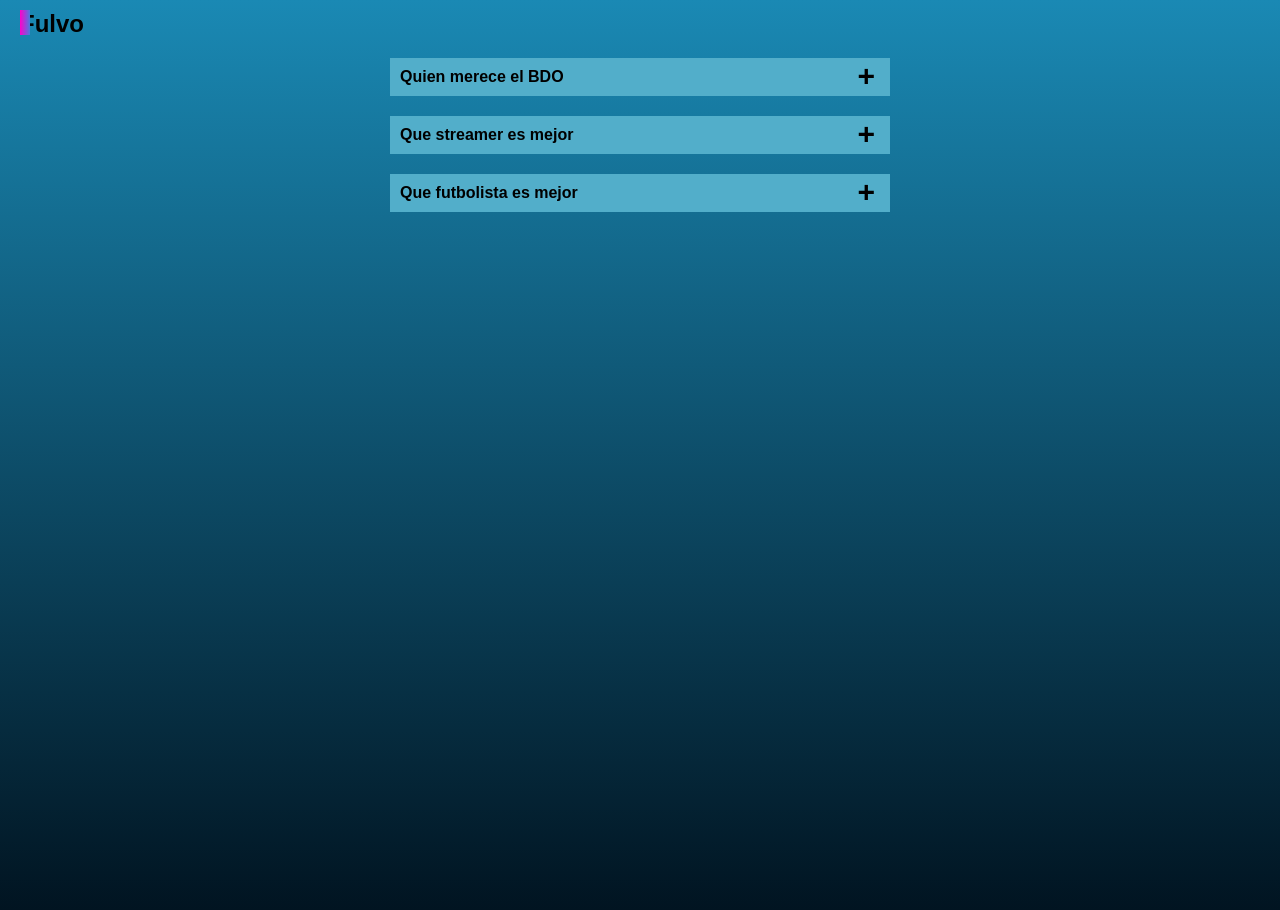
==== index.html @ a72b5537 "Add files via upload Primer subida de archivos" ====
<!DOCTYPE html>
<html lang="en">
<head>
    <meta charset="UTF-8">
    <meta name="viewport" content="width=device-width, initial-scale=1.0">
    <link rel="stylesheet" href="Details.css">
    <link rel="shortcut icon" href="homero.png" type="image/x-icon">
    <title>Details</title>
</head>

<body>
    
    <h2>Fulvo</h2>

    <section>
         <details name="preguntas">
            <summary>Quien merece el BDO</summary>
            <p>Kane</p>
            <p>Yamal</p>
            <p>Kvara</p>
            <p>Mastantuono</p>
        </details>
        <details name="preguntas">
            <summary>Que streamer es mejor</summary>
            <p>Davo</p>
            <p>La Cobra</p>
            <p>Ibai</p>
            <p>Loliton</p>
        </details>
        <details name="preguntas">
            <summary>Que futbolista es mejor</summary>
            <p>Messi</p>
            <p>Ronaldo</p>
            <p>Maradona</p>
            <p>Gabi</p>
        </details>
    </section>

</body>

</html>
---- Details.css ----
*{
    box-sizing: border-box;
    padding: 0;
    margin: 0;
}

body{
    min-height: 100vh;
    background: linear-gradient(rgb(26, 137, 180),rgb(1, 20, 33));
    font-family: sans-serif;
}

details{
    width: 500px;
    max-width: 100vh;
    background-color: rgb(229, 247, 253);
    color: rgb(6, 6, 6);
    cursor: pointer;
    margin: 20px auto;
}

summary{
    padding: 10px 45px 10px 10px;
    background-color: #52aeca;
    color: rgb(0, 0, 0);
    font-weight: bold;
    list-style: none;
    position: relative;
}

summary::before{
    content: "+";
    position: absolute;
    top: 1px;
    right: 15px;
    font-size: 30px;
    font-weight: bold;
}

details[open] summary::after{
    content: "-";
    position: absolute;
    top: 0px;
    right: 2px;
    font-size: 30px;
    font-weight: bold;
    background-color: #52aeca;
    color: black;
    height: 20px;
    width: 30px;
}

p{
    padding: 15px;
    line-height: 1.5;
}

h2{
    position: relative;
    width: max-content;
    margin: 10px 20px;
}

h2::after{
    content: "";
    width: 10px;
    height: 25px;
    background: linear-gradient(to right, rgb(255, 0, 204), rgb(74, 122, 223));
    position: absolute;
    top: 0;
    left: 0;
}

h2::before{
    content: "";
}
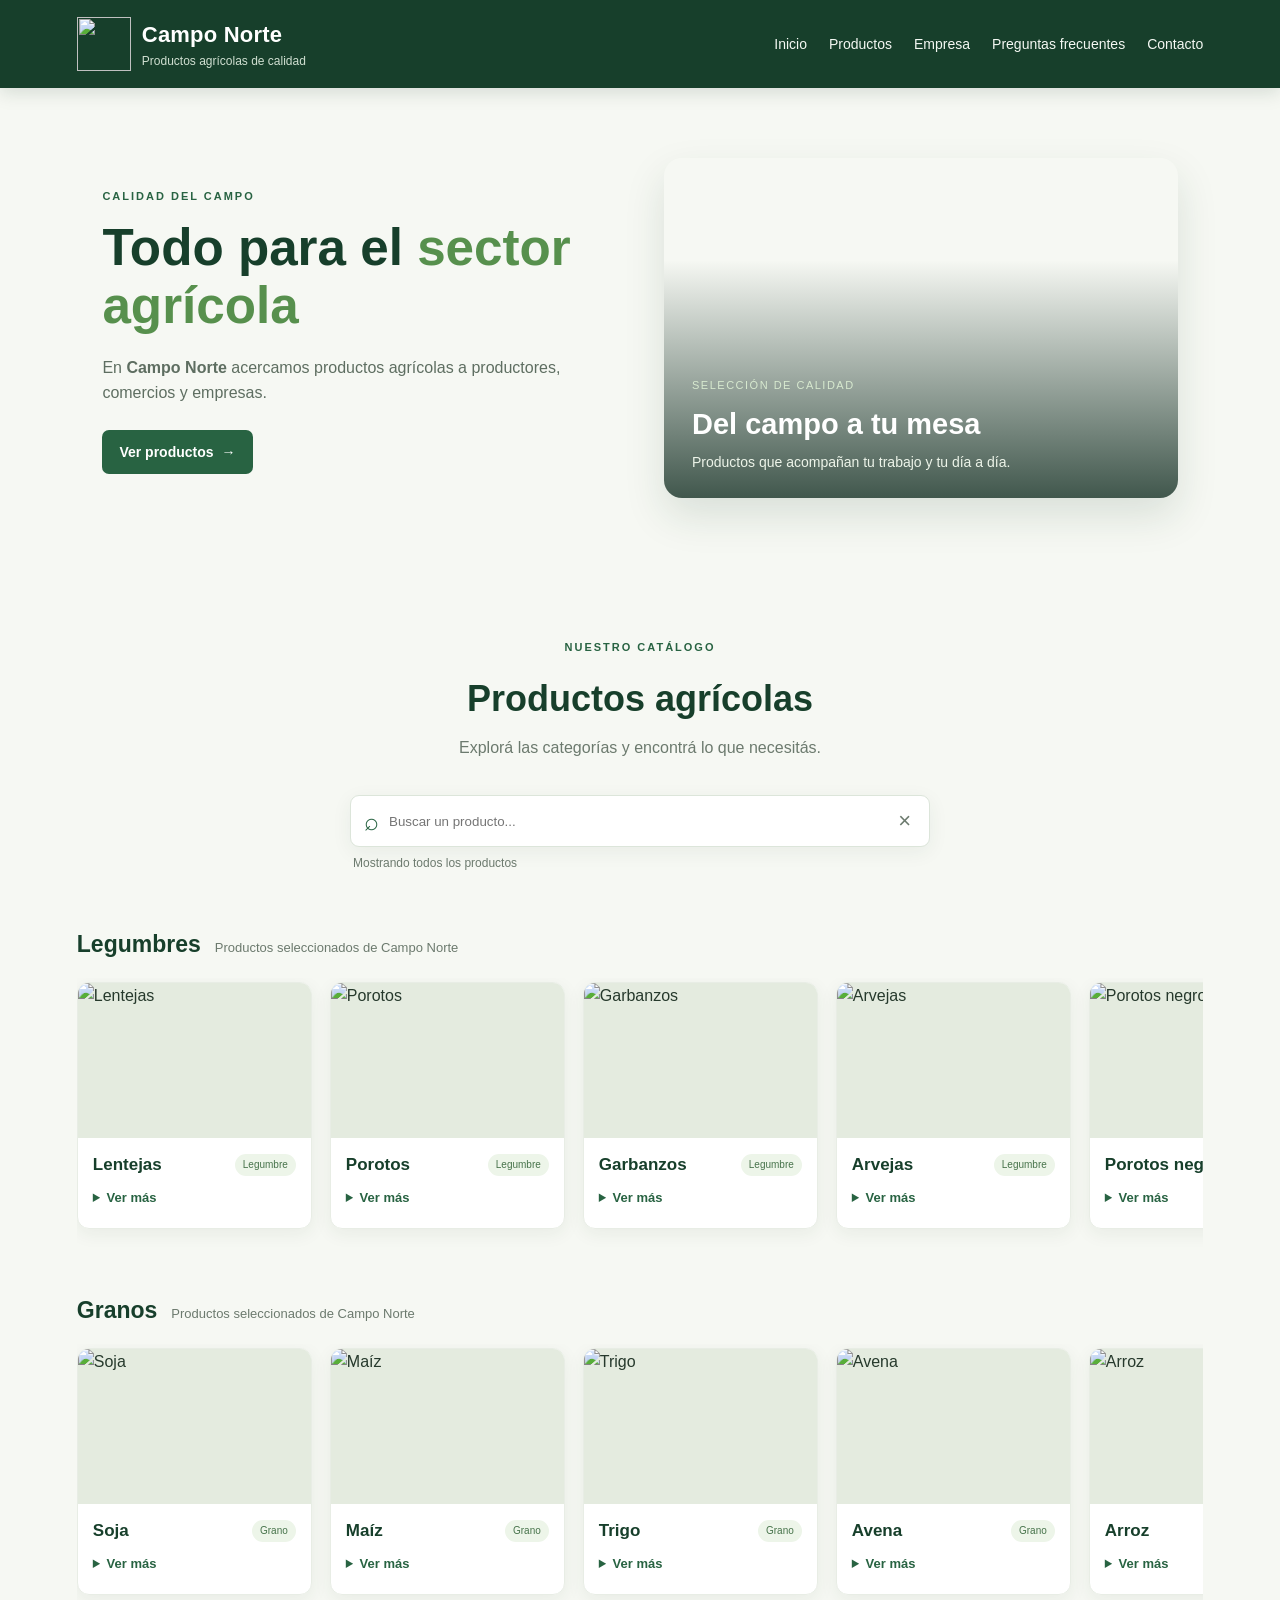
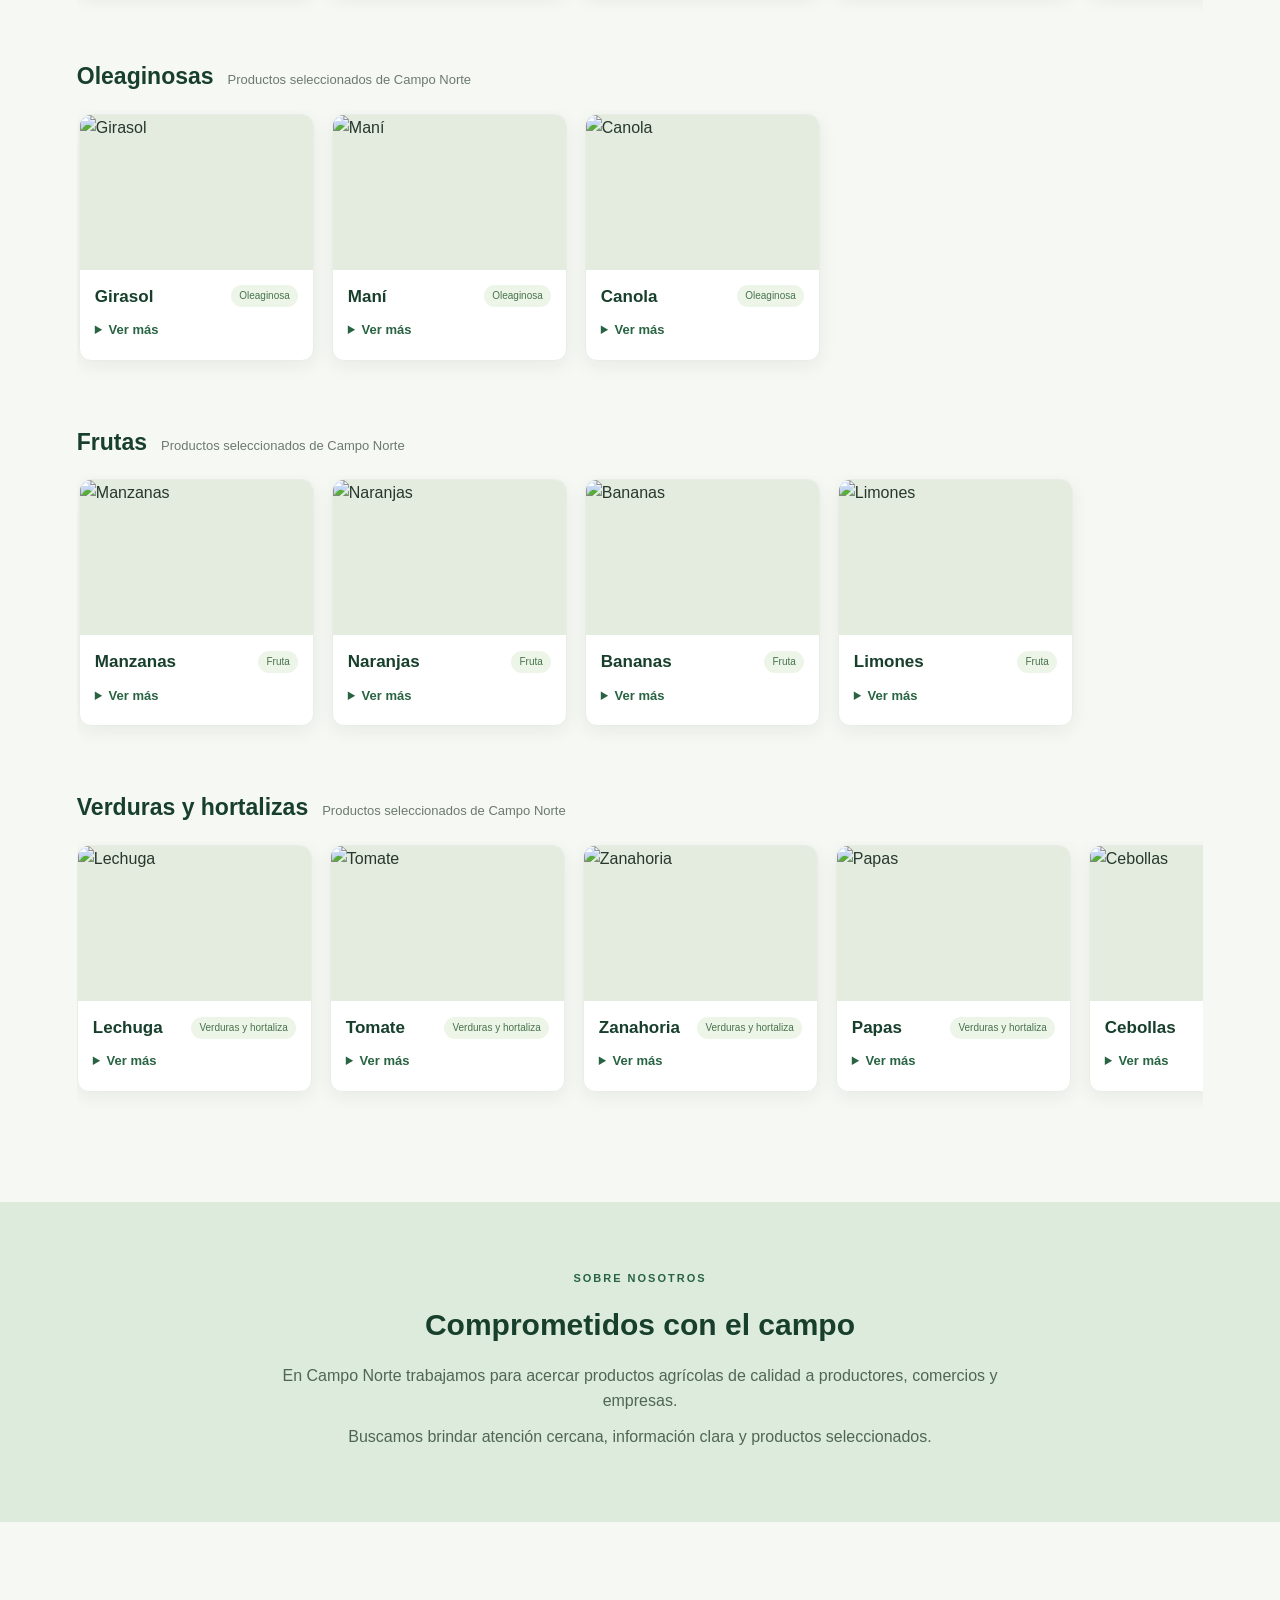
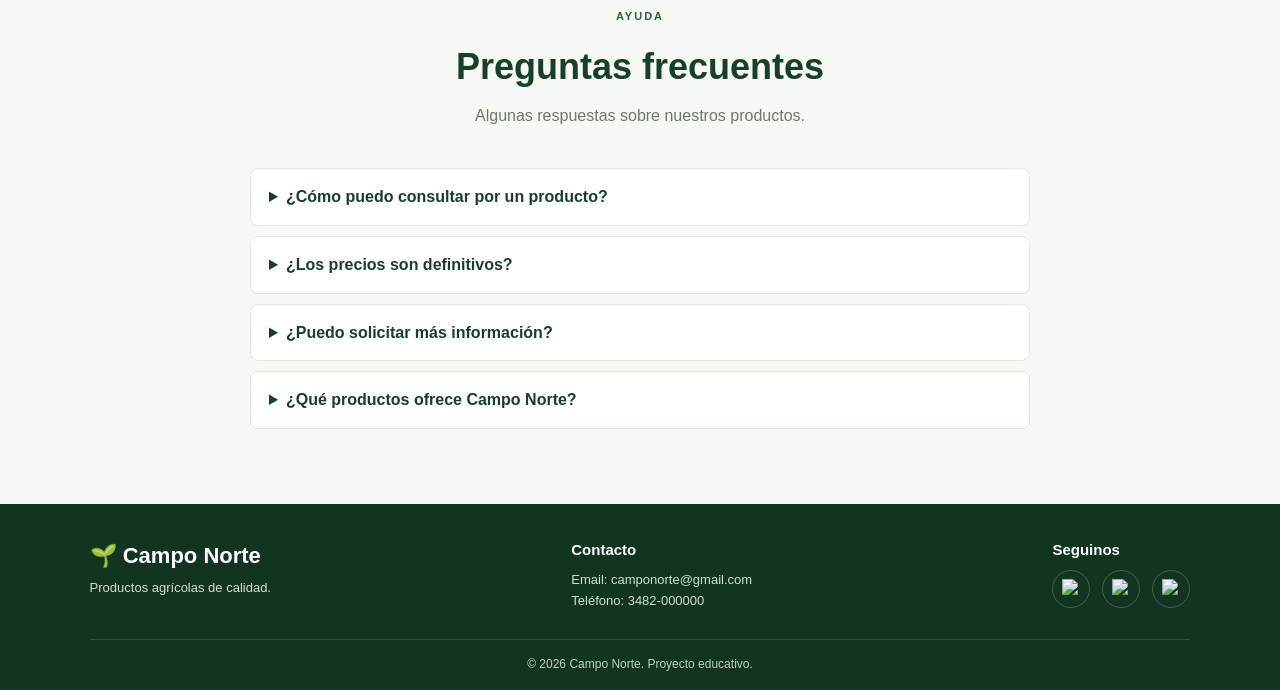
==== commit dec49f97: "Add files via upload" ====
--- a/index.html
+++ b/index.html
@@ -1,41 +1,1041 @@
-<!DOCTYPE html>
-<html lang="en">
-<head>
-    <meta charset="UTF-8">
-    <meta name="viewport" content="width=device-width, initial-scale=1.0">
-    <link rel="stylesheet" href="Details.css">
-    <link rel="shortcut icon" href="homero.png" type="image/x-icon">
-    <title>Details</title>
-</head>
-
-<body>
-    
-    <h2>Fulvo</h2>
-
-    <section>
-         <details name="preguntas">
-            <summary>Quien merece el BDO</summary>
-            <p>Kane</p>
-            <p>Yamal</p>
-            <p>Kvara</p>
-            <p>Mastantuono</p>
-        </details>
-        <details name="preguntas">
-            <summary>Que streamer es mejor</summary>
-            <p>Davo</p>
-            <p>La Cobra</p>
-            <p>Ibai</p>
-            <p>Loliton</p>
-        </details>
-        <details name="preguntas">
-            <summary>Que futbolista es mejor</summary>
-            <p>Messi</p>
-            <p>Ronaldo</p>
-            <p>Maradona</p>
-            <p>Gabi</p>
-        </details>
-    </section>
-
-</body>
-
+<!DOCTYPE html>
+<html lang="es">
+
+<head>
+    <meta charset="utf-8"/>
+    <meta content="width=device-width, initial-scale=1.0" name="viewport"/>
+    <title>Campo Norte</title>
+    <link href="estilos.css" rel="stylesheet"/>
+</head>
+
+<body>
+    <header class="encabezado">
+        <a class="logo" href="#inicio">
+            <span class="logo-icon">
+                <img src="../Proyecto/imgupscaler-enhanced.jpg" alt="">
+            </span>
+            <span>
+                <strong>
+                    Campo Norte
+                </strong>
+                <small>
+                    Productos agrícolas de calidad
+                </small>
+            </span>
+        </a>
+        <nav>
+            <a href="#inicio">
+                Inicio
+            </a>
+            <a href="#productos">
+                Productos
+            </a>
+            <a href="#empresa">
+                Empresa
+            </a>
+            <a href="#preguntas">
+                Preguntas frecuentes
+            </a>
+            <a href="#contacto">
+                Contacto
+            </a>
+        </nav>
+    </header>
+    <main id="inicio">
+        <section class="presentacion">
+            <div class="texto">
+                <span class="etiqueta">
+                    CALIDAD DEL CAMPO
+                </span>
+                <h1>
+                    Todo para el
+                    <strong>
+                        sector agrícola
+                    </strong>
+                </h1>
+                <p>
+                    En
+                    <strong>
+                        Campo Norte
+                    </strong>
+                    acercamos productos agrícolas a productores, comercios y empresas.
+                </p>
+                <a class="boton-principal" href="#productos">
+                    Ver productos
+                    <span>
+                        →
+                    </span>
+                </a>
+            </div>
+            <div class="imagen-principal">
+                <div class="imagen-overlay">
+                    <span>
+                        Selección de calidad
+                    </span>
+                    <h2>
+                        Del campo a tu mesa
+                    </h2>
+                    <p>
+                        Productos que acompañan tu trabajo y tu día a día.
+                    </p>
+                </div>
+            </div>
+        </section>
+    </main>
+    <section class="catalogo" id="productos">
+        <div class="titulo-productos">
+            <span class="etiqueta">
+                NUESTRO CATÁLOGO
+            </span>
+            <h2>
+                Productos agrícolas
+            </h2>
+            <p>
+                Explorá las categorías y encontrá lo que necesitás.
+            </p>
+        </div>
+        <div class="buscador-contenedor">
+            <div class="buscador">
+                <span class="icono-busqueda">
+                    ⌕
+                </span>
+                <input autocomplete="off" id="buscador" placeholder="Buscar un producto..." type="text" />
+                <button aria-label="Limpiar búsqueda" class="limpiar" id="limpiarBusqueda"
+                    title="Limpiar búsqueda" type="button">
+                    ×
+                </button>
+            </div>
+            <p class="contador" id="contador">
+                Mostrando todos los productos
+            </p>
+        </div>
+        <div class="sin-resultados" id="sinResultados">
+            <div>
+                🌱
+            </div>
+            <h3>
+                No encontramos ese producto
+            </h3>
+            <p>
+                Probá buscando otro nombre.
+            </p>
+        </div>
+        <section class="categoria" data-categoria="legumbres">
+            <div class="categoria-cabecera">
+                <h2>
+                    Legumbres
+                </h2>
+                <p>
+                    Productos seleccionados de Campo Norte
+                </p>
+            </div>
+            <div class="productos">
+                <div class="fila">
+                    <article class="producto" data-nombre="lentejas">
+                        <img alt="Lentejas" loading="lazy"
+                            src="https://a.fsimg.co.nz/product/retail/fan/image/master/5102463.png" />
+                        <div class="nombre">
+                            <h3>
+                                Lentejas
+                            </h3>
+                            <span class="tipo">
+                                Legumbre
+                            </span>
+                        </div>
+                        <details>
+                            <summary>
+                                Ver más
+                            </summary>
+                            <div class="descripcion">
+                                <p>
+                                    Las lentejas son una legumbre nutritiva para preparar comidas variadas.
+                                </p>
+                                <strong>
+                                    $2.800 / kg
+                                </strong>
+                                <a class="boton-detalles" href="detalle.html#lentejas">
+                                    Más detalles
+                                </a>
+                                <a class="boton-comprar"
+                                    href="for.html">
+                                    Consultar
+                                </a>
+                            </div>
+                        </details>
+                    </article>
+                    <article class="producto" data-nombre="porotos">
+                        <img alt="Porotos" loading="lazy"
+                            src="https://thebulkcellar.com.au/cdn/shop/products/shutterstock_1706360824.jpg?v=1651754594" />
+                        <div class="nombre">
+                            <h3>
+                                Porotos
+                            </h3>
+                            <span class="tipo">
+                                Legumbre
+                            </span>
+                        </div>
+                        <details>
+                            <summary>
+                                Ver más
+                            </summary>
+                            <div class="descripcion">
+                                <p>
+                                    Legumbres versátiles, ideales para guisos y otras preparaciones.
+                                </p>
+                                <strong>
+                                    $2.500 / kg
+                                </strong>
+                                <a class="boton-detalles" href="detalle.html#porotos">
+                                    Más detalles
+                                </a>
+                                <a class="boton-comprar"
+                                    href="for.html">
+                                    Consultar
+                                </a>
+                            </div>
+                        </details>
+                    </article>
+                    <article class="producto" data-nombre="garbanzos">
+                        <img alt="Garbanzos" loading="lazy"
+                            src="https://commons.wikimedia.org/wiki/Special:FilePath/Chickpeas%20(1).jpg" />
+                        <div class="nombre">
+                            <h3>
+                                Garbanzos
+                            </h3>
+                            <span class="tipo">
+                                Legumbre
+                            </span>
+                        </div>
+                        <details>
+                            <summary>
+                                Ver más
+                            </summary>
+                            <div class="descripcion">
+                                <p>
+                                    Garbanzos seleccionados para ensaladas, guisos y comidas caseras.
+                                </p>
+                                <strong>
+                                    $3.000 / kg
+                                </strong>
+                                <a class="boton-detalles" href="detalle.html#garbanzo">
+                                    Más detalles
+                                </a>
+                                <a class="boton-comprar"
+                                    href="for.html">
+                                    Consultar
+                                </a>
+                            </div>
+                        </details>
+                    </article>
+                    <article class="producto" data-nombre="arvejas">
+                        <img alt="Arvejas" loading="lazy"
+                            src="https://commons.wikimedia.org/wiki/Special:FilePath/Green_peas.jpg" />
+                        <div class="nombre">
+                            <h3>
+                                Arvejas
+                            </h3>
+                            <span class="tipo">
+                                Legumbre
+                            </span>
+                        </div>
+                        <details>
+                            <summary>
+                                Ver más
+                            </summary>
+                            <div class="descripcion">
+                                <p>
+                                    Arvejas para consumo y preparación de platos variados.
+                                </p>
+                                <strong>
+                                    $1.800 / kg
+                                </strong>
+                                <a class="boton-detalles" href="detalle.html#arvejas">
+                                    Más detalles
+                                </a>
+                                <a class="boton-comprar"
+                                    href="for.html">
+                                    Consultar
+                                </a>
+                            </div>
+                        </details>
+                    </article>
+                    <article class="producto" data-nombre="porotos negros">
+                        <img alt="Porotos negros" loading="lazy"
+                            src="https://commons.wikimedia.org/wiki/Special:FilePath/Black_beans.jpg" />
+                        <div class="nombre">
+                            <h3>
+                                Porotos negros
+                            </h3>
+                            <span class="tipo">
+                                Legumbre
+                            </span>
+                        </div>
+                        <details>
+                            <summary>
+                                Ver más
+                            </summary>
+                            <div class="descripcion">
+                                <p>
+                                    Porotos de sabor intenso, adecuados para guisos y ensaladas.
+                                </p>
+                                <strong>
+                                    $2.700 / kg
+                                </strong>
+                                <a class="boton-detalles" href="detalle.html#porotos-negros">
+                                    Más detalles
+                                </a>
+                                <a class="boton-comprar"
+                                    href="for.html">
+                                    Consultar
+                                </a>
+                            </div>
+                        </details>
+                    </article>
+                </div>
+            </div>
+        </section>
+        <section class="categoria" data-categoria="granos">
+            <div class="categoria-cabecera">
+                <h2>
+                    Granos
+                </h2>
+                <p>
+                    Productos seleccionados de Campo Norte
+                </p>
+            </div>
+            <div class="productos">
+                <div class="fila">
+                    <article class="producto" data-nombre="soja">
+                        <img alt="Soja" loading="lazy" src="https://www.expoagro.com.ar/wp-content/uploads/soja2.jpg" />
+                        <div class="nombre">
+                            <h3>
+                                Soja
+                            </h3>
+                            <span class="tipo">
+                                Grano
+                            </span>
+                        </div>
+                        <details>
+                            <summary>
+                                Ver más
+                            </summary>
+                            <div class="descripcion">
+                                <p>
+                                    Cultivo utilizado para elaborar alimentos, aceites y otros derivados.
+                                </p>
+                                <strong>
+                                    $1.200 / kg
+                                </strong>
+                                <a class="boton-detalles" href="detalle.html#soja">
+                                    Más detalles
+                                </a>
+                                <a class="boton-comprar"
+                                    href="for.html">
+                                    Consultar
+                                </a>
+                            </div>
+                        </details>
+                    </article>
+                    <article class="producto" data-nombre="maíz">
+                        <img alt="Maíz" loading="lazy"
+                            src="https://cdn.wikifarmer.com/images/thumbnail/2022/07/Valor-nutricional-del-maiz-y-beneficios-para-la-salud-1200x630.jpg" />
+                        <div class="nombre">
+                            <h3>
+                                Maíz
+                            </h3>
+                            <span class="tipo">
+                                Grano
+                            </span>
+                        </div>
+                        <details>
+                            <summary>
+                                Ver más
+                            </summary>
+                            <div class="descripcion">
+                                <p>
+                                    Cereal utilizado en la alimentación humana, animal y la industria.
+                                </p>
+                                <strong>
+                                    $900 / kg
+                                </strong>
+                                <a class="boton-detalles" href="detalle.html#maiz">
+                                    Más detalles
+                                </a>
+                                <a class="boton-comprar"
+                                    href="for.html">
+                                    Consultar
+                                </a>
+                            </div>
+                        </details>
+                    </article>
+                    <article class="producto" data-nombre="trigo">
+                        <img alt="Trigo" loading="lazy"
+                            src="https://images.unsplash.com/photo-1574323347407-f5e1ad6d020b?auto=format&fit=crop&w=800&q=80" />
+                        <div class="nombre">
+                            <h3>
+                                Trigo
+                            </h3>
+                            <span class="tipo">
+                                Grano
+                            </span>
+                        </div>
+                        <details>
+                            <summary>
+                                Ver más
+                            </summary>
+                            <div class="descripcion">
+                                <p>
+                                    Cereal empleado principalmente para producir harina y panificados.
+                                </p>
+                                <strong>
+                                    $850 / kg
+                                </strong>
+                                <a class="boton-detalles" href="detalle.html#trigo">
+                                    Más detalles
+                                </a>
+                                <a class="boton-comprar"
+                                    href="for.html">
+                                    Consultar
+                                </a>
+                            </div>
+                        </details>
+                    </article>
+                    <article class="producto" data-nombre="avena">
+                        <img alt="Avena" loading="lazy"
+                            src="https://www.webstaurantstore.com/uploads/blog/2022/9/rolled-oats.jpg" />
+                        <div class="nombre">
+                            <h3>
+                                Avena
+                            </h3>
+                            <span class="tipo">
+                                Grano
+                            </span>
+                        </div>
+                        <details>
+                            <summary>
+                                Ver más
+                            </summary>
+                            <div class="descripcion">
+                                <p>
+                                    Grano utilizado en desayunos, panificados y distintas preparaciones.
+                                </p>
+                                <strong>
+                                    $1.400 / kg
+                                </strong>
+                                <a class="boton-detalles" href="detalle.html#avena">
+                                    Más detalles
+                                </a>
+                                <a class="boton-comprar"
+                                    href="for.html">
+                                    Consultar
+                                </a>
+                            </div>
+                        </details>
+                    </article>
+                    <article class="producto" data-nombre="arroz">
+                        <img alt="Arroz" loading="lazy"
+                            src="https://images.unsplash.com/photo-1586201375761-83865001e31c?auto=format&fit=crop&w=800&q=80" />
+                        <div class="nombre">
+                            <h3>
+                                Arroz
+                            </h3>
+                            <span class="tipo">
+                                Grano
+                            </span>
+                        </div>
+                        <details>
+                            <summary>
+                                Ver más
+                            </summary>
+                            <div class="descripcion">
+                                <p>
+                                    Un alimento básico y versátil para acompañamientos y platos
+                                    principales.
+                                </p>
+                                <strong>
+                                    $1.100 / kg
+                                </strong>
+                                <a class="boton-detalles" href="detalle.html#arroz">
+                                    Más detalles
+                                </a>
+                                <a class="boton-comprar"
+                                    href="for.html">
+                                    Consultar
+                                </a>
+                            </div>
+                        </details>
+                    </article>
+                    <article class="producto" data-nombre="quinoa">
+                        <img alt="Quinoa" loading="lazy"
+                            src="https://www.basboernoten.nl/image/cache/catalog/zaden/quinoa-basboernoten-1100x1100.jpg" />
+                        <div class="nombre">
+                            <h3>
+                                Quinoa
+                            </h3>
+                            <span class="tipo">
+                                Grano
+                            </span>
+                        </div>
+                        <details>
+                            <summary>
+                                Ver más
+                            </summary>
+                            <div class="descripcion">
+                                <p>
+                                    Semilla de uso alimentario, ideal para ensaladas y guarniciones.
+                                </p>
+                                <strong>
+                                    $4.500 / kg
+                                </strong>
+                                <a class="boton-detalles" href="detalle.html#quinoa">
+                                    Más detalles
+                                </a>
+                                <a class="boton-comprar"
+                                    href="for.html">
+                                    Consultar
+                                </a>
+                            </div>
+                        </details>
+                    </article>
+                </div>
+            </div>
+        </section>
+        <section class="categoria" data-categoria="oleaginosas">
+            <div class="categoria-cabecera">
+                <h2>
+                    Oleaginosas
+                </h2>
+                <p>
+                    Productos seleccionados de Campo Norte
+                </p>
+            </div>
+            <div class="productos">
+                <div class="fila">
+                    <article class="producto" data-nombre="girasol">
+                        <img alt="Girasol" loading="lazy"
+                            src="https://images.unsplash.com/photo-1474979266404-7eaacbcd87c5?auto=format&fit=crop&w=800&q=80" />
+                        <div class="nombre">
+                            <h3>
+                                Girasol
+                            </h3>
+                            <span class="tipo">
+                                Oleaginosa
+                            </span>
+                        </div>
+                        <details>
+                            <summary>
+                                Ver más
+                            </summary>
+                            <div class="descripcion">
+                                <p>
+                                    Se cultiva por sus semillas, utilizadas principalmente para producir aceite.
+                                </p>
+                                <strong>
+                                    $1.100 / kg
+                                </strong>
+                                <a class="boton-detalles" href="detalle.html#girasol">
+                                    Más detalles
+                                </a>
+                                <a class="boton-comprar"
+                                    href="for.html">
+                                    Consultar
+                                </a>
+                            </div>
+                        </details>
+                    </article>
+                    <article class="producto" data-nombre="maní">
+                        <img alt="Maní" loading="lazy"
+                            src="https://commons.wikimedia.org/wiki/Special:FilePath/Peanuts.jpg" />
+                        <div class="nombre">
+                            <h3>
+                                Maní
+                            </h3>
+                            <span class="tipo">
+                                Oleaginosa
+                            </span>
+                        </div>
+                        <details>
+                            <summary>
+                                Ver más
+                            </summary>
+                            <div class="descripcion">
+                                <p>
+                                    Semilla utilizada para consumo directo y elaboración de alimentos.
+                                </p>
+                                <strong>
+                                    $2.000 / kg
+                                </strong>
+                                <a class="boton-detalles" href="detalle.html#mani">
+                                    Más detalles
+                                </a>
+                                <a class="boton-comprar"
+                                    href="for.html">
+                                    Consultar
+                                </a>
+                            </div>
+                        </details>
+                    </article>
+                    <article class="producto" data-nombre="canola">
+                        <img alt="Canola" loading="lazy"
+                            src="https://commons.wikimedia.org/wiki/Special:FilePath/Canola_field.jpg" />
+                        <div class="nombre">
+                            <h3>
+                                Canola
+                            </h3>
+                            <span class="tipo">
+                                Oleaginosa
+                            </span>
+                        </div>
+                        <details>
+                            <summary>
+                                Ver más
+                            </summary>
+                            <div class="descripcion">
+                                <p>
+                                    Cultivo oleaginoso utilizado para obtener aceite vegetal.
+                                </p>
+                                <strong>
+                                    Consultar precio
+                                </strong>
+                                <a class="boton-detalles" href="detalle.html#canola">
+                                    Más detalles
+                                </a>
+                                <a class="boton-comprar"
+                                    href="for.html">
+                                    Consultar
+                                </a>
+                            </div>
+                        </details>
+                    </article>
+                </div>
+            </div>
+        </section>
+        <section class="categoria" data-categoria="frutas">
+            <div class="categoria-cabecera">
+                <h2>
+                    Frutas
+                </h2>
+                <p>
+                    Productos seleccionados de Campo Norte
+                </p>
+            </div>
+            <div class="productos">
+                <div class="fila">
+                    <article class="producto" data-nombre="manzanas">
+                        <img alt="Manzanas" loading="lazy"
+                            src="https://images.unsplash.com/photo-1560806887-1e4cd0b6cbd6?auto=format&fit=crop&w=800&q=80" />
+                        <div class="nombre">
+                            <h3>
+                                Manzanas
+                            </h3>
+                            <span class="tipo">
+                                Fruta
+                            </span>
+                        </div>
+                        <details>
+                            <summary>
+                                Ver más
+                            </summary>
+                            <div class="descripcion">
+                                <p>
+                                    Frutas para consumir frescas o utilizar en jugos y postres.
+                                </p>
+                                <strong>
+                                    $1.500 / kg
+                                </strong>
+                                <a class="boton-detalles" href="detalle.html#manzanas">
+                                    Más detalles
+                                </a>
+                                <a class="boton-comprar"
+                                    href="for.html">
+                                    Consultar
+                                </a>
+                            </div>
+                        </details>
+                    </article>
+                    <article class="producto" data-nombre="naranjas">
+                        <img alt="Naranjas" loading="lazy"
+                            src="https://images.unsplash.com/photo-1547514701-42782101795e?auto=format&fit=crop&w=800&q=80" />
+                        <div class="nombre">
+                            <h3>
+                                Naranjas
+                            </h3>
+                            <span class="tipo">
+                                Fruta
+                            </span>
+                        </div>
+                        <details>
+                            <summary>
+                                Ver más
+                            </summary>
+                            <div class="descripcion">
+                                <p>
+                                    Frutas cítricas para consumo fresco y elaboración de jugos.
+                                </p>
+                                <strong>
+                                    $1.200 / kg
+                                </strong>
+                                <a class="boton-detalles" href="detalle.html#naranjas">
+                                    Más detalles
+                                </a>
+                                <a class="boton-comprar"
+                                    href="for.html">
+                                    Consultar
+                                </a>
+                            </div>
+                        </details>
+                    </article>
+                    <article class="producto" data-nombre="bananas">
+                        <img alt="Bananas" loading="lazy"
+                            src="https://images.unsplash.com/photo-1571771894821-ce9b6c11b08e?auto=format&fit=crop&w=800&q=80" />
+                        <div class="nombre">
+                            <h3>
+                                Bananas
+                            </h3>
+                            <span class="tipo">
+                                Fruta
+                            </span>
+                        </div>
+                        <details>
+                            <summary>
+                                Ver más
+                            </summary>
+                            <div class="descripcion">
+                                <p>
+                                    Fruta de consumo cotidiano, práctica para desayunos y colaciones.
+                                </p>
+                                <strong>
+                                    $1.600 / kg
+                                </strong>
+                                <a class="boton-detalles" href="detalle.html#bananas">
+                                    Más detalles
+                                </a>
+                                <a class="boton-comprar"
+                                    href="for.html">
+                                    Consultar
+                                </a>
+                            </div>
+                        </details>
+                    </article>
+                    <article class="producto" data-nombre="limones">
+                        <img alt="Limones" loading="lazy"
+                            src="https://commons.wikimedia.org/wiki/Special:FilePath/Lemons.jpg" />
+                        <div class="nombre">
+                            <h3>
+                                Limones
+                            </h3>
+                            <span class="tipo">
+                                Fruta
+                            </span>
+                        </div>
+                        <details>
+                            <summary>
+                                Ver más
+                            </summary>
+                            <div class="descripcion">
+                                <p>
+                                    Cítrico usado en bebidas, aderezos y preparaciones culinarias.
+                                </p>
+                                <strong>
+                                    $1.300 / kg
+                                </strong>
+                                <a class="boton-detalles" href="detalle.html#limones">
+                                    Más detalles
+                                </a>
+                                <a class="boton-comprar"
+                                    href="for.html">
+                                    Consultar
+                                </a>
+                            </div>
+                        </details>
+                    </article>
+                </div>
+            </div>
+        </section>
+        <section class="categoria" data-categoria="verduras y hortalizas">
+            <div class="categoria-cabecera">
+                <h2>
+                    Verduras y hortalizas
+                </h2>
+                <p>
+                    Productos seleccionados de Campo Norte
+                </p>
+            </div>
+            <div class="productos">
+                <div class="fila">
+                    <article class="producto" data-nombre="lechuga">
+                        <img alt="Lechuga" loading="lazy"
+                            src="https://images.unsplash.com/photo-1540420773420-3366772f4999?auto=format&fit=crop&w=800&q=80" />
+                        <div class="nombre">
+                            <h3>
+                                Lechuga
+                            </h3>
+                            <span class="tipo">
+                                Verduras y hortaliza
+                            </span>
+                        </div>
+                        <details>
+                            <summary>
+                                Ver más
+                            </summary>
+                            <div class="descripcion">
+                                <p>
+                                    Hortaliza fresca, ideal para ensaladas y comidas livianas.
+                                </p>
+                                <strong>
+                                    $700 / unidad
+                                </strong>
+                                <a class="boton-detalles" href="detalle.html#lechuga">
+                                    Más detalles
+                                </a>
+                                <a class="boton-comprar"
+                                    href="for.html">
+                                    Consultar
+                                </a>
+                            </div>
+                        </details>
+                    </article>
+                    <article class="producto" data-nombre="tomate">
+                        <img alt="Tomate" loading="lazy"
+                            src="https://images.unsplash.com/photo-1546094096-0df4bcaaa337?auto=format&fit=crop&w=800&q=80" />
+                        <div class="nombre">
+                            <h3>
+                                Tomate
+                            </h3>
+                            <span class="tipo">
+                                Verduras y hortaliza
+                            </span>
+                        </div>
+                        <details>
+                            <summary>
+                                Ver más
+                            </summary>
+                            <div class="descripcion">
+                                <p>
+                                    Tomates para ensaladas, salsas y numerosas preparaciones.
+                                </p>
+                                <strong>
+                                    $1.000 / kg
+                                </strong>
+                                <a class="boton-detalles" href="detalle.html#tomate">
+                                    Más detalles
+                                </a>
+                                <a class="boton-comprar"
+                                    href="for.html">
+                                    Consultar
+                                </a>
+                            </div>
+                        </details>
+                    </article>
+                    <article class="producto" data-nombre="zanahoria">
+                        <img alt="Zanahoria" loading="lazy"
+                            src="https://images.unsplash.com/photo-1445282768818-728615cc910a?auto=format&fit=crop&w=800&q=80" />
+                        <div class="nombre">
+                            <h3>
+                                Zanahoria
+                            </h3>
+                            <span class="tipo">
+                                Verduras y hortaliza
+                            </span>
+                        </div>
+                        <details>
+                            <summary>
+                                Ver más
+                            </summary>
+                            <div class="descripcion">
+                                <p>
+                                    Hortaliza versátil para ensaladas, sopas y guarniciones.
+                                </p>
+                                <strong>
+                                    $900 / kg
+                                </strong>
+                                <a class="boton-detalles" href="detalle.html#zanahoria">
+                                    Más detalles
+                                </a>
+                                <a class="boton-comprar"
+                                    href="for.html">
+                                    Consultar
+                                </a>
+                            </div>
+                        </details>
+                    </article>
+                    <article class="producto" data-nombre="papas">
+                        <img alt="Papas" loading="lazy"
+                            src="https://images.unsplash.com/photo-1518977676601-b53f82aba655?auto=format&fit=crop&w=800&q=80" />
+                        <div class="nombre">
+                            <h3>
+                                Papas
+                            </h3>
+                            <span class="tipo">
+                                Verduras y hortaliza
+                            </span>
+                        </div>
+                        <details>
+                            <summary>
+                                Ver más
+                            </summary>
+                            <div class="descripcion">
+                                <p>
+                                    Producto de uso cotidiano para acompañamientos y platos principales.
+                                </p>
+                                <strong>
+                                    $800 / kg
+                                </strong>
+                                <a class="boton-detalles" href="detalle.html#papas">
+                                    Más detalles
+                                </a>
+                                <a class="boton-comprar"
+                                    href="for.html">
+                                    Consultar
+                                </a>
+                            </div>
+                        </details>
+                    </article>
+                    <article class="producto" data-nombre="cebollas">
+                        <img alt="Cebollas" loading="lazy"
+                            src="https://images.unsplash.com/photo-1508747703725-719777637510?auto=format&fit=crop&w=800&q=80" />
+                        <div class="nombre">
+                            <h3>
+                                Cebollas
+                            </h3>
+                            <span class="tipo">
+                                Verduras y hortaliza
+                            </span>
+                        </div>
+                        <details>
+                            <summary>
+                                Ver más
+                            </summary>
+                            <div class="descripcion">
+                                <p>
+                                    Ingrediente habitual para salsas, guisos y distintas recetas.
+                                </p>
+                                <strong>
+                                    $850 / kg
+                                </strong>
+                                <a class="boton-detalles" href="detalle.html#cebollas">
+                                    Más detalles
+                                </a>
+                                <a class="boton-comprar"
+                                    href="for.html">
+                                    Consultar
+                                </a>
+                            </div>
+                        </details>
+                    </article>
+                </div>
+            </div>
+        </section>
+    </section>
+    <section class="empresa" id="empresa">
+        <div class="empresa-contenido">
+            <span class="etiqueta">
+                SOBRE NOSOTROS
+            </span>
+            <h2>
+                Comprometidos con el campo
+            </h2>
+            <p>
+                En Campo Norte trabajamos para acercar productos agrícolas de calidad a productores, comercios y
+                empresas.
+            </p>
+            <p>
+                Buscamos brindar atención cercana, información clara y productos seleccionados.
+            </p>
+        </div>
+    </section>
+    <section class="preguntas" id="preguntas">
+        <div class="titulo-productos">
+            <span class="etiqueta">
+                AYUDA
+            </span>
+            <h2>
+                Preguntas frecuentes
+            </h2>
+            <p>
+                Algunas respuestas sobre nuestros productos.
+            </p>
+        </div>
+        <div class="preguntas-lista">
+            <details>
+                <summary>
+                    ¿Cómo puedo consultar por un producto?
+                </summary>
+                <p>
+                    Usá el botón de consulta en la tarjeta o escribinos por los datos de contacto.
+                </p>
+            </details>
+            <details>
+                <summary>
+                    ¿Los precios son definitivos?
+                </summary>
+                <p>
+                    Los precios publicados son orientativos y deben confirmarse antes de realizar una compra.
+                </p>
+            </details>
+            <details>
+                <summary>
+                    ¿Puedo solicitar más información?
+                </summary>
+                <p>
+                    Sí. En los detalles de cada producto encontrarás información adicional y una
+                    opción para consultar.
+                </p>
+            </details>
+            <details>
+                <summary>
+                    ¿Qué productos ofrece Campo Norte?
+                </summary>
+                <p>
+                    El catálogo incluye legumbres, granos, oleaginosas, frutas, verduras y hortalizas.
+                </p>
+            </details>
+        </div>
+    </section>
+    <footer id="contacto">
+        <div class="footer-contenido">
+            <div class="footer-marca">
+                <h2>
+                    🌱 Campo Norte
+                </h2>
+                <p>
+                    Productos agrícolas de calidad.
+                </p>
+            </div>
+            <div>
+                <h3>
+                    Contacto
+                </h3>
+                <p>
+                    Email: camponorte@gmail.com
+                </p>
+                <p>
+                    Teléfono: 3482-000000
+                </p>
+            </div>
+            <div>
+                <h3>
+                    Seguinos
+                </h3>
+                <div class="redes-iconos">
+                    <a aria-label="Instagram" href="https://www.instagram.com/" rel="noopener" target="_blank">
+                        <img alt="Instagram" src="https://cdn.simpleicons.org/instagram/FFFFFF" />
+                    </a>
+                    <a aria-label="Facebook" href="https://www.facebook.com/" rel="noopener" target="_blank">
+                        <img alt="Facebook" src="https://cdn.simpleicons.org/facebook/FFFFFF" />
+                    </a>
+                    <a aria-label="WhatsApp" href="https://www.whatsapp.com/" rel="noopener" target="_blank">
+                        <img alt="WhatsApp" src="https://cdn.simpleicons.org/whatsapp/FFFFFF" />
+                    </a>
+                </div>
+            </div>
+        </div>
+        <div class="footer-final">
+            © 2026 Campo Norte. Proyecto educativo.
+        </div>
+    </footer>
+    
+    <script src="script.js"></script>
+</body>
+
 </html>
--- a/estilos.css
+++ b/estilos.css
@@ -0,0 +1,642 @@
+* {
+    margin: 0;
+    padding: 0;
+    box-sizing: border-box;
+}
+
+html {
+    scroll-behavior: smooth;
+    scroll-padding-top: 90px;
+}
+
+body {
+    font-family: Arial, Helvetica, sans-serif;
+    background: #f6f8f3;
+    color: #26392c;
+    line-height: 1.6;
+}
+
+a {
+    color: white;
+}
+
+.encabezado {
+    display: flex;
+    align-items: center;
+    justify-content: space-between;
+    gap: 24px;
+    padding: 17px 6%;
+    background: #173f2b;
+    color: white;
+    position: sticky;
+    top: 0;
+    z-index: 10;
+    box-shadow: 0 4px 18px #102d1d25;
+}
+
+.logo {
+    display: flex;
+    align-items: center;
+    gap: 11px;
+    text-decoration: none;
+}
+
+.logo-icon {
+    font-size: 32px;
+}
+
+.logo-icon img {
+    width: 54px;
+    height: 54px;
+    object-fit: contain;
+    display: block;
+}   
+
+.logo strong {
+    display: block;
+    font-size: 22px;
+    letter-spacing: .2px;
+}
+
+.logo small {
+    display: block;
+    color: #d0dfd1;
+    font-size: 12px;
+}
+
+nav {
+    display: flex;
+    flex-wrap: wrap;
+    align-items: center;
+    gap: 22px;
+}
+
+nav a {
+    text-decoration: none;
+    color: #f4f8f3;
+    font-size: 14px;
+    transition: color .2s;
+}
+
+nav a:hover {
+    color: #bce4a9;
+}
+
+.presentacion {
+    display: grid;
+    grid-template-columns: 1fr 1fr;
+    align-items: center;
+    gap: 48px;
+    padding: 70px 8%;
+    min-height: 470px;
+}
+
+.texto {
+    max-width: 570px;
+}
+
+.etiqueta {
+    display: inline-block;
+    color: #286342;
+    font-size: 11px;
+    font-weight: 700;
+    letter-spacing: 2px;
+    margin-bottom: 13px;
+}
+
+.texto h1 {
+    font-size: clamp(34px, 4vw, 52px);
+    line-height: 1.13;
+    margin-bottom: 20px;
+    color: #173f2b;
+}
+
+.texto h1 strong {
+    color: #57904d;
+}
+
+.texto p {
+    max-width: 490px;
+    color: #5e6e61;
+    margin-bottom: 24px;
+}
+
+.boton-principal,
+.boton-detalles,
+.boton-comprar {
+    display: inline-flex;
+    align-items: center;
+    justify-content: center;
+    gap: 8px;
+    background: #286342;
+    color: white;
+    border: 0;
+    border-radius: 7px;
+    padding: 11px 17px;
+    text-decoration: none;
+    font-size: 14px;
+    font-weight: 700;
+    cursor: pointer;
+    transition: background .2s, transform .2s;
+}
+
+.boton-principal:hover,
+.boton-detalles:hover,
+.boton-comprar:hover {
+    background: #173f2b;
+    transform: translateY(-2px);
+}
+
+.imagen-principal {
+    min-height: 340px;
+    border-radius: 18px;
+    background: linear-gradient(0deg, #102c20c9, transparent 70%), url("https://images.unsplash.com/photo-1500382017468-9049fed747ef?auto=format&fit=crop&w=1200&q=85") center/cover;
+    position: relative;
+    overflow: hidden;
+    box-shadow: 0 18px 40px #173f2b20;
+}
+
+.imagen-overlay {
+    position: absolute;
+    left: 28px;
+    right: 28px;
+    bottom: 25px;
+    color: white;
+}
+
+.imagen-overlay span {
+    font-size: 11px;
+    letter-spacing: 1.5px;
+    text-transform: uppercase;
+    color: #d7e9cf;
+}
+
+.imagen-overlay h2 {
+    font-size: 29px;
+    margin: 4px 0;
+}
+
+.imagen-overlay p {
+    color: #edf4e9;
+    font-size: 14px;
+}
+
+.catalogo {
+    padding: 30px 0 65px;
+}
+
+.titulo-productos {
+    text-align: center;
+    padding: 35px 20px 20px;
+}
+
+.titulo-productos h1,
+.titulo-productos h2 {
+    color: #173f2b;
+    font-size: clamp(28px, 3vw, 36px);
+    margin-bottom: 7px;
+}
+
+.titulo-productos p {
+    color: #6c7a6e;
+}
+
+.buscador-contenedor {
+    max-width: 620px;
+    padding: 0 20px;
+    margin: 15px auto 28px;
+}
+
+.buscador {
+    display: flex;
+    align-items: center;
+    gap: 10px;
+    padding: 5px 13px;
+    background: white;
+    border: 1px solid #dce5da;
+    border-radius: 9px;
+    box-shadow: 0 5px 20px #203e2910;
+}
+
+.icono-busqueda {
+    font-size: 25px;
+    color: #286342;
+}
+
+.buscador input {
+    width: 100%;
+    border: 0;
+    outline: 0;
+    padding: 10px 0;
+    background: transparent;
+    color: #26392c;
+    font: white;
+}
+
+.limpiar {
+    border: 0;
+    background: transparent;
+    font-size: 22px;
+    color: #6c7a6e;
+    cursor: pointer;
+    padding: 0 5px;
+}
+
+.contador {
+    color: #6c7a6e;
+    font-size: 12px;
+    padding: 7px 3px;
+}
+
+.sin-resultados {
+    display: none;
+    text-align: center;
+    padding: 35px 15px;
+    color: #6c7a6e;
+}
+
+.sin-resultados div {
+    font-size: 35px;
+}
+
+.sin-resultados h3 {
+    color: #173f2b;
+}
+
+.categoria {
+    padding: 18px 0 27px;
+}
+
+.categoria-cabecera {
+    display: flex;
+    align-items: baseline;
+    gap: 14px;
+    padding: 0 6% 15px;
+}
+
+.categoria-cabecera h2 {
+    font-size: 23px;
+    color: #173f2b;
+}
+
+.categoria-cabecera p {
+    font-size: 13px;
+    color: #6c7a6e;
+}
+
+.productos {
+    padding: 0 6%;
+}
+
+.fila {
+    display: flex;
+    gap: 18px;
+    overflow-x: auto;
+    overflow-y: hidden;
+    padding: 4px 2px 18px;
+    scroll-snap-type: x mandatory;
+    scroll-behavior: smooth;
+    scrollbar-color: #9bb89a #e8eee5;
+    scrollbar-width: thin;
+}
+
+.producto {
+    flex: 0 0 235px;
+    min-width: 0;
+    background: white;
+    border: 1px solid #e8ede5;
+    border-radius: 12px;
+    overflow: hidden;
+    scroll-snap-align: start;
+    box-shadow: 0 5px 18px #193b2610;
+    transition: transform .25s, box-shadow .25s;
+    animation: aparecer .45s ease both;
+}
+
+.producto:hover {
+    transform: translateY(-5px);
+    box-shadow: 0 12px 26px #193b2620;
+}
+
+.producto>img {
+    width: 100%;
+    height: 155px;
+    display: block;
+    object-fit: cover;
+    background: #e4ebdf;
+}
+
+.nombre {
+    padding: 13px 15px 5px;
+    display: flex;
+    justify-content: space-between;
+    align-items: center;
+    gap: 8px;
+}
+
+.nombre h3 {
+    color: #173f2b;
+    font-size: 17px;
+}
+
+.tipo {
+    display: inline-block;
+    color: #47734b;
+    background: #edf5e9;
+    border-radius: 30px;
+    padding: 3px 8px;
+    font-size: 10px;
+}
+
+.producto details {
+    padding: 0 15px 14px;
+}
+
+.producto summary {
+    cursor: pointer;
+    color: #286342;
+    font-size: 13px;
+    font-weight: 700;
+    padding: 5px 0;
+}
+
+.descripcion p {
+    color: #6c7a6e;
+    font-size: 12px;
+    line-height: 1.5;
+    margin: 4px 0 9px;
+}
+
+.descripcion strong {
+    display: block;
+    color: #173f2b;
+    font-size: 15px;
+    margin: 7px 0;
+}
+
+.descripcion .boton-detalles,
+.descripcion .boton-comprar {
+    margin: 4px 4px 0 0;
+    padding: 8px 10px;
+    font-size: 11px;
+}
+
+.empresa {
+    background: #dcebdc;
+    padding: 62px 8%;
+    text-align: center;
+}
+
+.empresa-contenido {
+    max-width: 760px;
+    margin: auto;
+}
+
+.empresa h2 {
+    color: #173f2b;
+    font-size: 30px;
+    margin-bottom: 14px;
+}
+
+.empresa p {
+    color: #506653;
+    margin: 10px 0;
+}
+
+.preguntas {
+    padding: 45px 20px 65px;
+}
+
+.preguntas-lista {
+    max-width: 780px;
+    margin: 20px auto 0;
+}
+
+.preguntas-lista details {
+    background: white;
+    border: 1px solid #e1e9df;
+    border-radius: 8px;
+    padding: 15px 18px;
+    margin-bottom: 10px;
+}
+
+.preguntas-lista summary {
+    cursor: pointer;
+    color: #173f2b;
+    font-weight: 700;
+}
+
+.preguntas-lista p {
+    color: #6c7a6e;
+    padding-top: 10px;
+    font-size: 14px;
+}
+
+footer {
+    background: #123522;
+    color: white;
+    padding: 34px 7% 0;
+}
+
+.footer-contenido {
+    display: flex;
+    flex-wrap: wrap;
+    justify-content: space-between;
+    gap: 30px;
+    padding-bottom: 28px;
+}
+
+.footer-contenido h2 {
+    font-size: 22px;
+    margin-bottom: 5px;
+}
+
+.footer-contenido h3 {
+    font-size: 15px;
+    margin-bottom: 8px;
+}
+
+.footer-contenido p {
+    color: #d0dfd1;
+    font-size: 13px;
+}
+
+.redes-iconos {
+    display: flex;
+    flex-wrap: wrap;
+    gap: 12px;
+}
+
+.redes-iconos a {
+    width: 38px;
+    height: 38px;
+    display: flex;
+    align-items: center;
+    justify-content: center;
+    border: 1px solid #ffffff35;
+    border-radius: 50%;
+    transition: transform .2s, background .2s;
+}
+
+.redes-iconos a img {
+    width: 19px;
+    height: 19px;
+    object-fit: contain;
+    display: block;
+}
+
+.redes-iconos a:hover {
+    background: #2f7a41;
+    transform: translateY(-3px);
+}
+
+.footer-final {
+    text-align: center;
+    border-top: 1px solid #ffffff20;
+    padding: 15px 0;
+    color: #c0d0c2;
+    font-size: 12px;
+}
+
+.pagina-detalles {
+    padding: 20px 6% 60px;
+}
+
+.lista-detalles {
+    max-width: 1000px;
+    margin: 15px auto 30px;
+    display: grid;
+    gap: 18px;
+}
+
+.detalle-producto {
+    display: grid;
+    grid-template-columns: minmax(220px, .8fr) 1.2fr;
+    align-items: center;
+    gap: 26px;
+    padding: 20px;
+    background: white;
+    border: 1px solid #e6ece3;
+    border-radius: 13px;
+    box-shadow: 0 6px 20px #193b2610;
+    scroll-margin-top: 100px;
+    animation: aparecer .45s ease both;
+}
+
+.detalle-producto img {
+    width: 100%;
+    height: 220px;
+    object-fit: cover;
+    border-radius: 9px;
+}
+
+.detalle-producto h2 {
+    color: #173f2b;
+    font-size: 26px;
+    margin: 7px 0 10px;
+}
+
+.detalle-producto p {
+    color: #6c7a6e;
+    margin: 7px 0;
+}
+
+.detalle-producto p strong {
+    color: #26392c;
+}
+
+.detalle-producto .boton-principal {
+    margin-top: 10px;
+}
+
+.volver {
+    text-align: center;
+}
+
+@keyframes aparecer {
+    from {
+        opacity: 0;
+        transform: translateY(12px);
+    }
+
+    to {
+        opacity: 1;
+        transform: translateY(0);
+    }
+}
+
+@media (max-width:900px) {
+    .encabezado {
+        align-items: flex-start;
+        flex-direction: column;
+        gap: 12px;
+    }
+
+    nav {
+        gap: 12px 18px;
+    }
+
+    .presentacion {
+        padding: 48px 6%;
+        gap: 25px;
+    }
+
+    .productos {
+        padding: 0 4%;
+    }
+}
+
+@media (max-width:620px) {
+    .encabezado {
+        padding: 14px 5%;
+    }
+
+    nav {
+        gap: 8px 14px;
+    }
+
+    nav a {
+        font-size: 12px;
+    }
+
+    .presentacion {
+        grid-template-columns: 1fr;
+        padding: 40px 6%;
+    }
+
+    .imagen-principal {
+        min-height: 250px;
+    }
+
+    .categoria-cabecera {
+        display: block;
+        padding-left: 5%;
+    }
+
+    .categoria-cabecera p {
+        margin-top: 2px;
+    }
+
+    .producto {
+        flex-basis: 205px;
+    }
+
+    .detalle-producto {
+        grid-template-columns: 1fr;
+        gap: 14px;
+        padding: 15px;
+    }
+
+    .detalle-producto img {
+        height: 210px;
+    }
+
+    .pagina-detalles {
+        padding: 10px 5% 45px;
+    }
+
+    .footer-contenido {
+        flex-direction: column;
+        gap: 20px;
+    }
+}
